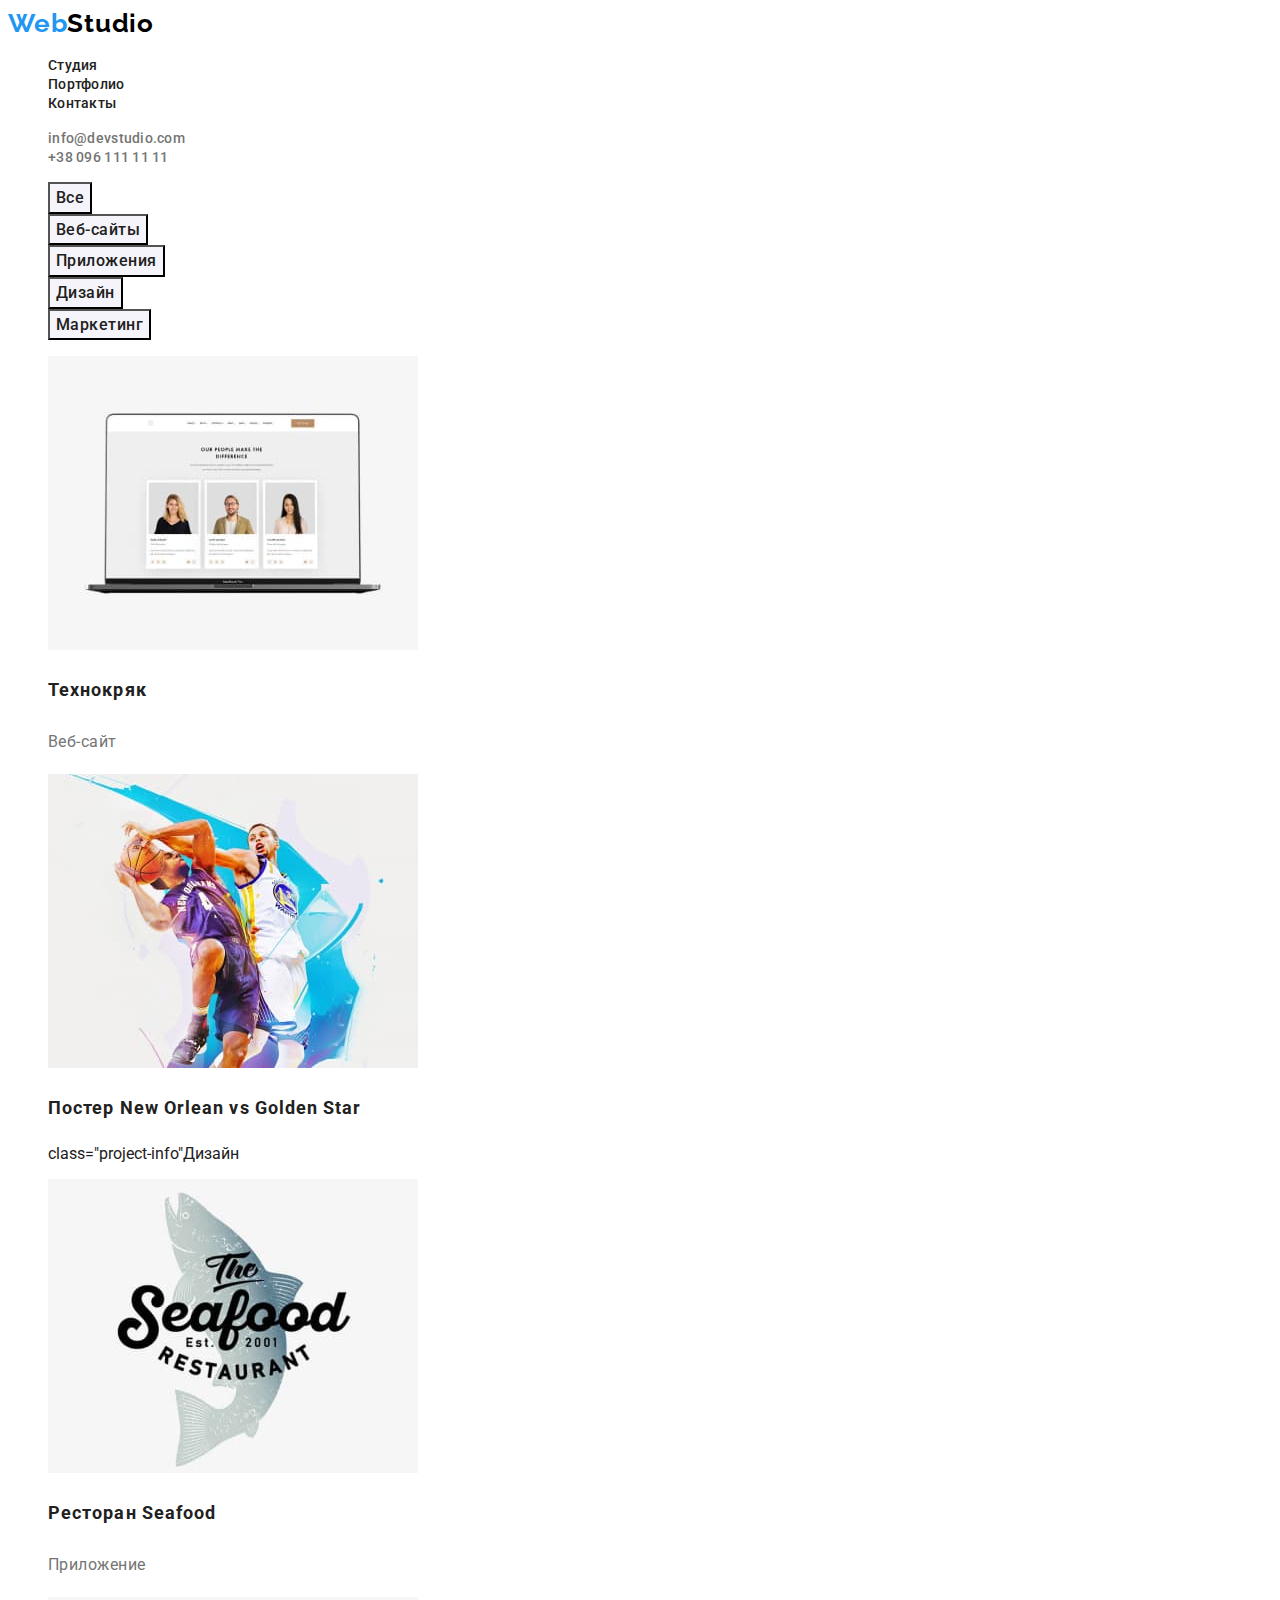
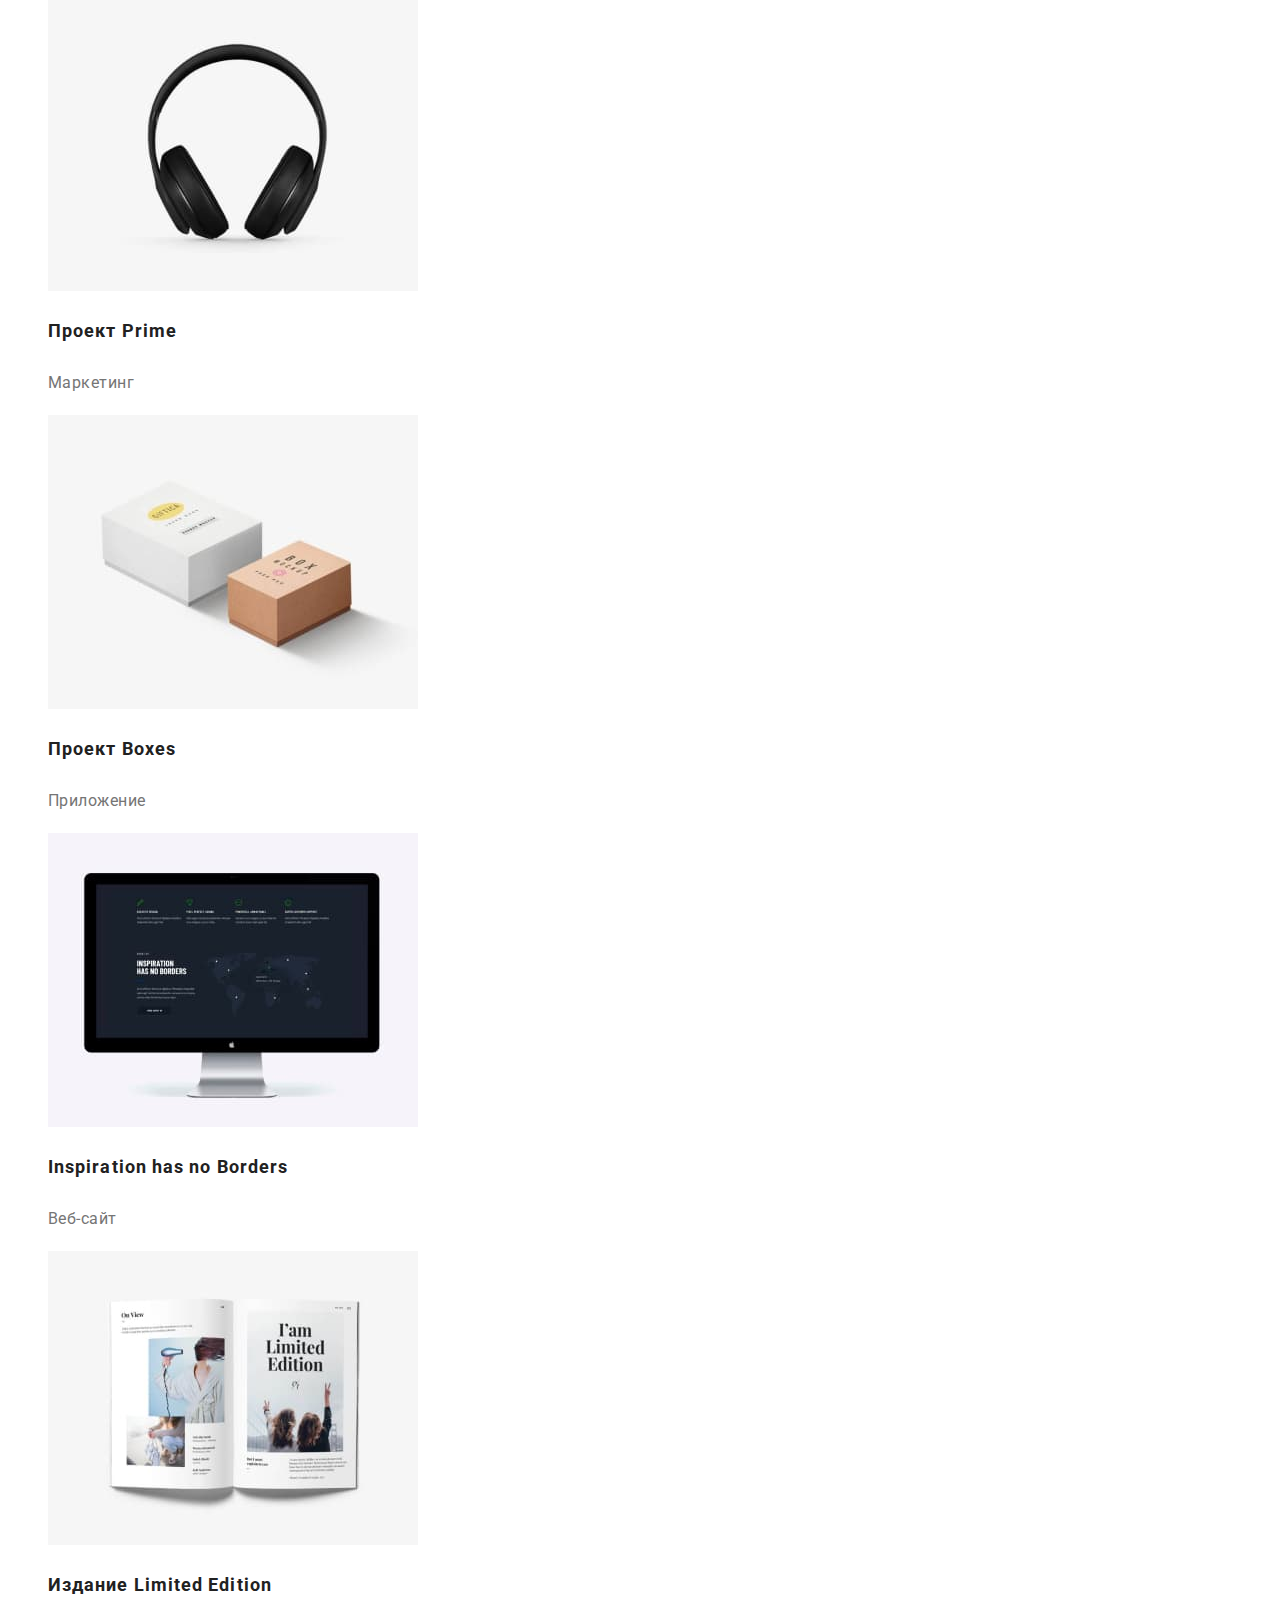
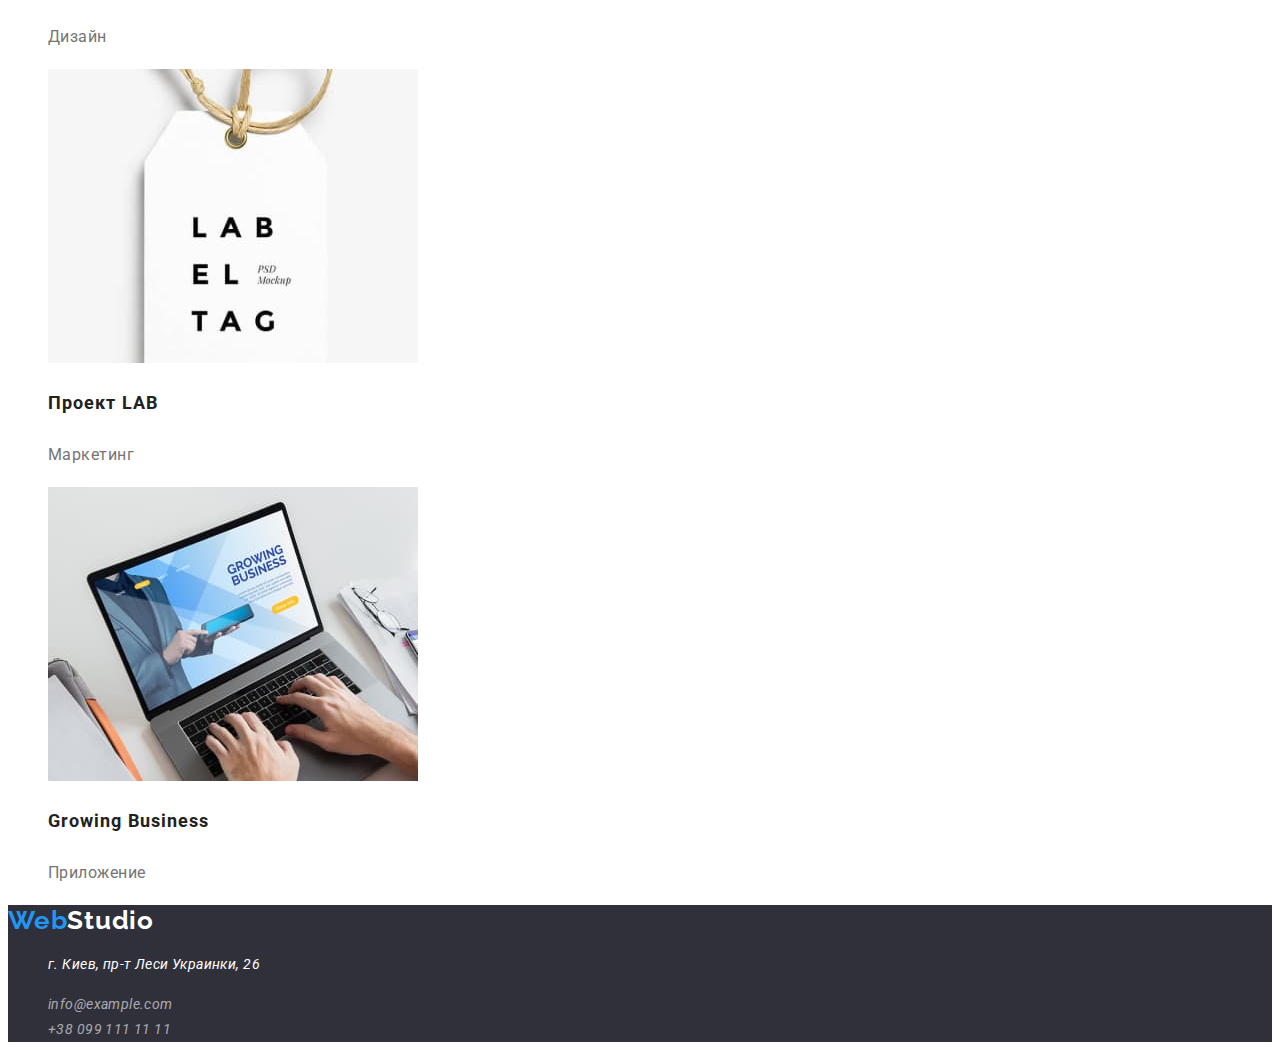
==== portfolio.html @ 82617b92 "Правки" ====
<!DOCTYPE html>
<html lang="en">
<head>
    <meta charset="UTF-8">
    <meta http-equiv="X-UA-Compatible" content="IE=edge">
    <meta name="viewport" content="width=device-width, initial-scale=1.0">
    <title>Document</title>
    <link href="https://fonts.googleapis.com/css2?family=Raleway:wght@700&family=Roboto:wght@400;500;700;900&display=swap"
        rel="stylesheet">
    <link rel="stylesheet" href="./css/style.css">
</head>
<body>

    <!-- Хедер -->
    <header>
        <nav>
            <!-- Лого в хедере -->
            <a class="header-logo link" href="">
                <span class="colorised-text-logo">Web</span>Studio
            </a>
            <!-- Навигация -->
            <ul class="site-nav list">
                <li><a class="site-nav-link link" href="./index.html">Студия</a></li>
                <li><a class="site-nav-link link" href="./portfolio.html">Портфолио</a></li>
                <li><a class="site-nav-link link" href="">Контакты</a></li>
            </ul>
        </nav>
        <!-- Контакты в хедере -->
        <ul class="auth-nav list">
            <li><a class="auth-nav-link link" href="mailto:info@devstudio.com">info@devstudio.com</a></li>
            <li><a class="auth-nav-link link" href="tel:+380961111111">+38 096 111 11 11</a></li>
        </ul>
    </header>

    <main>
        <section>
            <!-- Кнопки фильтра -->
            <ul class="list">
                <li>
                    <button class="filter-button" type="button">Все</button>
                </li>
                <li>
                    <button class="filter-button" type="button">Веб-сайты</button>
                </li>
                <li>
                    <button class="filter-button" type="button">Приложения</button>
                </li>
                <li>
                    <button class="filter-button" type="button">Дизайн</button>
                </li>
                <li>
                    <button class="filter-button" type="button">Маркетинг</button>
                </li>
            </ul>

            <ul class="list">
                <li>
                    <img src="./images/project1.jpg" alt="Элемент портфолио" width="370">
                    <h3 class="project-example">Технокряк</h3>
                    <p class="project-info">Веб-сайт</p>
                </li>
                <li>
                    <img src="./images/project2.jpg" alt="Элемент портфолио" width="370">
                    <h3 class="project-example">Постер New Orlean vs Golden Star</h3>
                    <p> class="project-info"Дизайн</p>
                </li>
                <li>
                    <img src="./images/project3.jpg" alt="Элемент портфолио" width="370">
                    <h3 class="project-example">Ресторан Seafood</h3>
                    <p class="project-info">Приложение</p>
                </li>
                <li>
                    <img src="./images/project4.jpg" alt="Элемент портфолио" width="370">
                    <h3 class="project-example">Проект Prime</h3>
                    <p class="project-info">Маркетинг</p>
                </li>
                <li>
                    <img src="./images/project5.jpg" alt="Элемент портфолио" width="370">
                    <h3 class="project-example">Проект Boxes</h3>
                    <p class="project-info">Приложение</p>
                </li>
                <li>
                    <img src="./images/project6.jpg" alt="Элемент портфолио" width="370">
                    <h3 class="project-example">Inspiration has no Borders</h3>
                    <p class="project-info">Веб-сайт</p>
                </li>
                <li>
                    <img src="./images/project7.jpg" alt="Элемент портфолио" width="370">
                    <h3 class="project-example">Издание Limited Edition</h3>
                    <p class="project-info">Дизайн</p>
                </li>
                <li>
                    <img src="./images/project8.jpg" alt="Элемент портфолио" width="370">
                    <h3 class="project-example">Проект LAB</h3>
                    <p class="project-info">Маркетинг</p>
                </li>
                <li>
                    <img src="./images/project9.jpg" alt="Элемент портфолио" width="370">
                    <h3 class="project-example">Growing Business</h3>
                    <p class="project-info">Приложение</p>
                </li>
            </ul>
        </section>
    </main>

    <!-- Подвал -->
    <footer class="footer">
        <a class="footer-contacts-logo link" href="">
            <span class="colorised-text-logo">Web</span>Studio
        </a>
        <address>
            <ul class="footer-contacts list">
                <li>
                    <p class="footer-contacts-adress">г. Киев, пр-т Леси Украинки, 26</p>
                </li>
                <li>
                    <a class="footer-contacts-link link" href="mailto:info@example.com">info@example.com</a>
                </li>
                <li>
                    <a class="footer-contacts-link link" href="tel:+380991111111">+38 099 111 11 11</a>
                </li>
            </ul>
        </address>
    </footer>
    
</body>
</html>
---- css/style.css ----
:root {
  --primary-text-color: #212121;
  --secondary-text-color: #ffffff;
  --extra-text-color: #757575;
  --button-bg-color: #f5f4fa;
  --focus-color: #2196f3;
  --footer-contacts-color: rgba(255, 255, 255, 0.6);
  --hero-footer-bg-color: #2f303a;
}
/* Общие стили */
body {
  background-color: #fff;
  color: var(--primary-text-color);
  font-family: Roboto, sans-serif;
}
.list {
  list-style: none;
}
.link {
  text-decoration: none;
}
/* Стили заголовков секций */
.section-title {
  font-weight: bold;
  font-size: 36px;
  line-height: 1.2;
  text-align: center;
  letter-spacing: 0.03em;
}
/* Стили хедера */

.site-nav-link {
  font-weight: 500;
  font-size: 14px;
  line-height: 1.2;
  letter-spacing: 0.02em;
  color: var(--primary-text-color);
}
.site-nav-link:focus,
.site-nav-link:hover {
  color: var(--focus-color);
}
.auth-nav-link {
  font-weight: 500;
  font-size: 14px;
  line-height: 1.2;
  letter-spacing: 0.02em;
  color: var(--extra-text-color);
}
.auth-nav-link:focus,
.auth-nav-link:hover {
  color: var(--focus-color);
}
.header-logo {
  font-family: Raleway, sans-serif;
  font-weight: bold;
  font-size: 26px;
  line-height: 1.2;
  letter-spacing: 0.03em;
  color: #000;
}
.colorised-text-logo {
  color: var(--focus-color);
}

/* Стили шапки */
.hero {
  background-color: var(--hero-footer-bg-color);
}

.hero-title {
  font-weight: 900;
  font-size: 44px;
  line-height: 1.4;
  text-align: center;
  letter-spacing: 0.06em;
  text-transform: uppercase;
  color: var(--secondary-text-color);
}
.button-order {
  cursor: pointer;
  font-family: Roboto, sans-serif;
  font-weight: bold;
  font-size: 16px;
  line-height: 2;
  text-align: center;
  letter-spacing: 0.06em;
  color: var(--secondary-text-color);
  background-color: var(--focus-color);
}
.button-order:focus,
.button-order:hover {
  background-color: #188ce8;
}

/* Особенности */

.section-subtitle {
  font-weight: bold;
  font-size: 14px;
  line-height: 1.2;
  letter-spacing: 0.03em;
  text-transform: uppercase;
}
.feture {
  font-weight: normal;
  font-size: 14px;
  line-height: 1.8;
  letter-spacing: 0.03em;
  color: var(--extra-text-color);
}

/* Наша команда */
.section-team {
  background-color: var(--button-bg-color);
}
.person-name {
  font-weight: 500;
  font-size: 16px;
  line-height: 1.2;
  text-align: center;
  letter-spacing: 0.03em;
}
.person-profession {
  font-weight: normal;
  font-size: 16px;
  line-height: 1.2;
  text-align: center;
  letter-spacing: 0.03em;
  color: var(--extra-text-color);
}
/* Стили портфолио */
/* Кнопки фильтра */
.filter-button {
  cursor: pointer;
  font-family: Roboto, sans-serif;
  font-weight: 500;
  font-size: 16px;
  line-height: 1.6;
  text-align: center;
  letter-spacing: 0.03em;
  color: var(--primary-text-color);
  background-color: var(--button-bg-color);
}
.filter-button:focus,
.filter-button:hover {
  color: var(--secondary-text-color);
  background-color: var(--focus-color);
}

/* Примері работ */
.project-example {
  font-weight: bold;
  font-size: 18px;
  line-height: 2;
  letter-spacing: 0.06em;
}
.project-info {
  font-weight: normal;
  font-size: 16px;
  line-height: 2;
  letter-spacing: 0.03em;
  color: var(--extra-text-color);
}

/* Стили футтера */
.footer {
  background-color: var(--hero-footer-bg-color);
}
.footer-contacts-logo {
  font-family: Raleway, sans-serif;
  font-weight: bold;
  font-size: 26px;
  line-height: 1.2;
  letter-spacing: 0.03em;
  color: var(--secondary-text-color);
}
.footer-contacts-adress {
  font-weight: normal;
  font-size: 14px;
  line-height: 1.8;
  letter-spacing: 0.03em;
  color: var(--secondary-text-color);
}
.footer-contacts-link {
  font-family: Roboto, sans-serif;
  font-weight: normal;
  font-size: 14px;
  line-height: 1.8;
  letter-spacing: 0.03em;
  color: var(--footer-contacts-color);
}
.footer-contacts-link:focus,
.footer-contacts-link:hover {
  color: var(--focus-color);
}
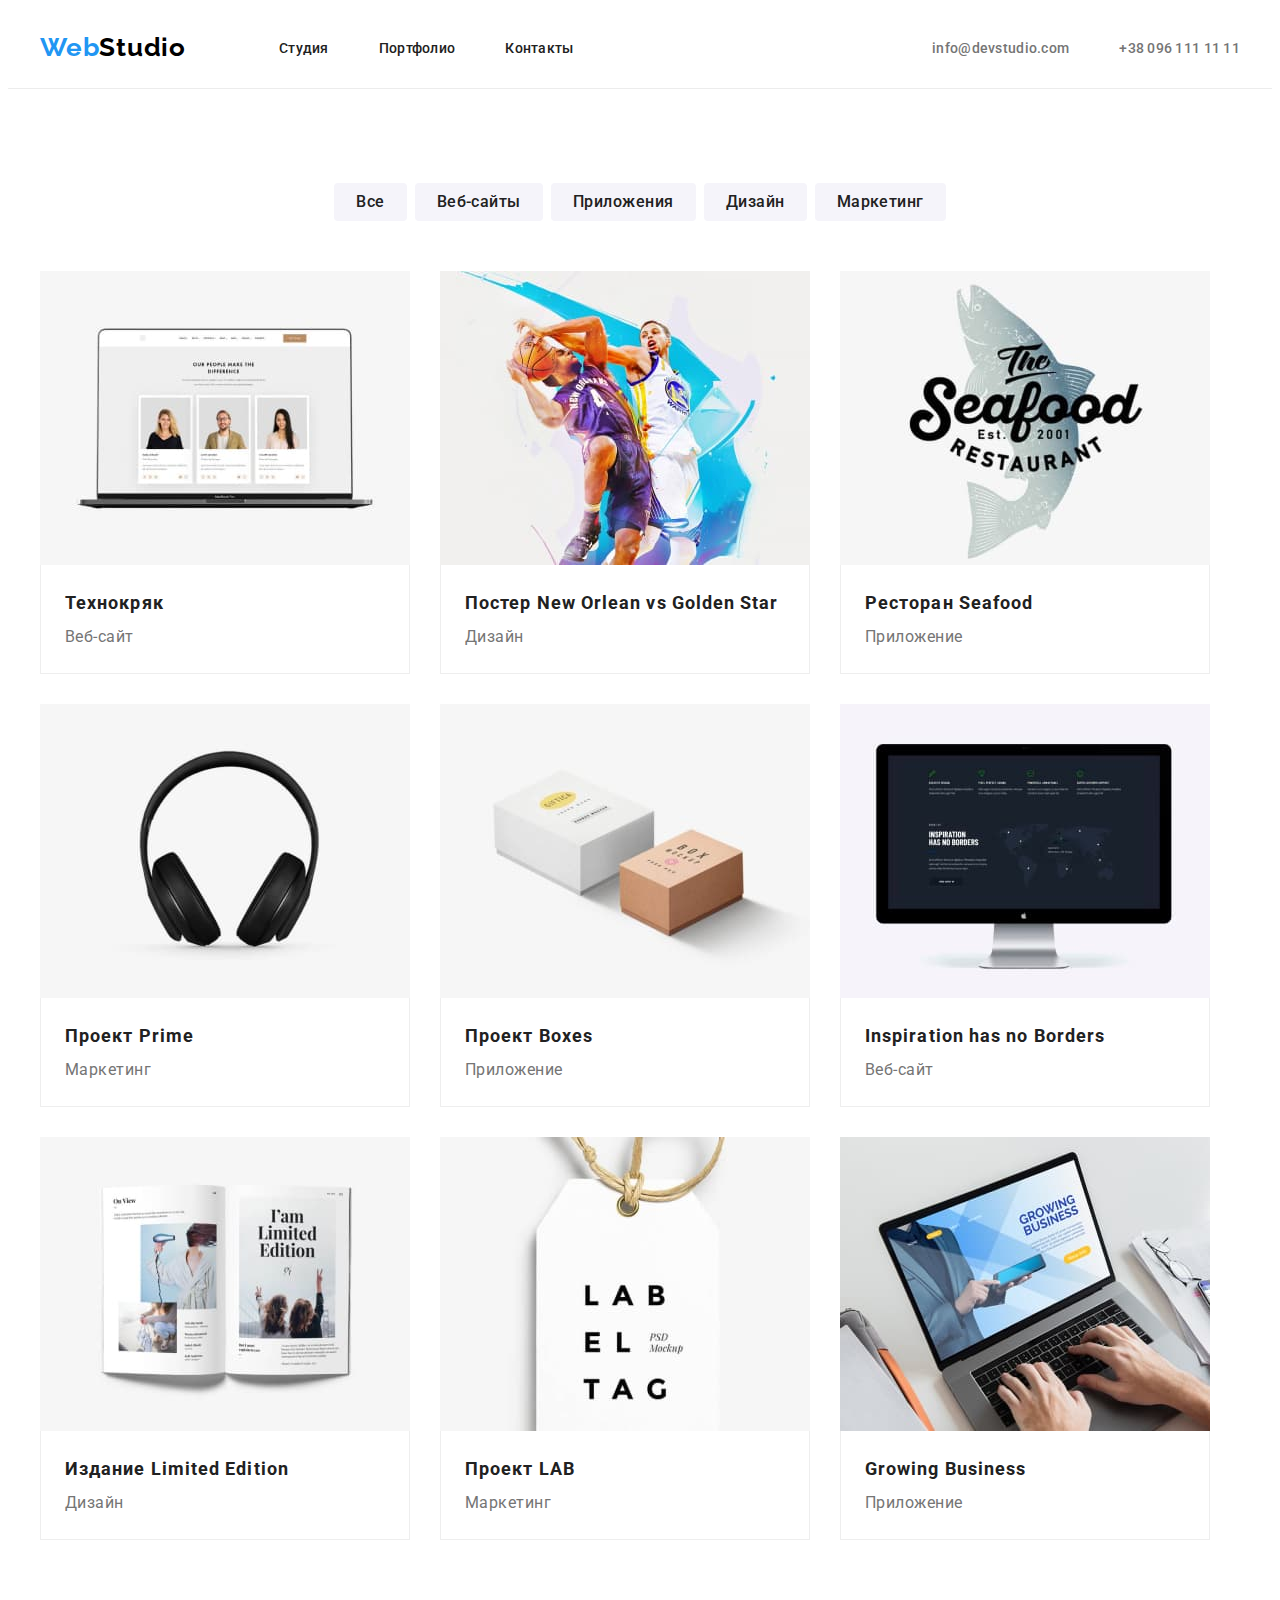
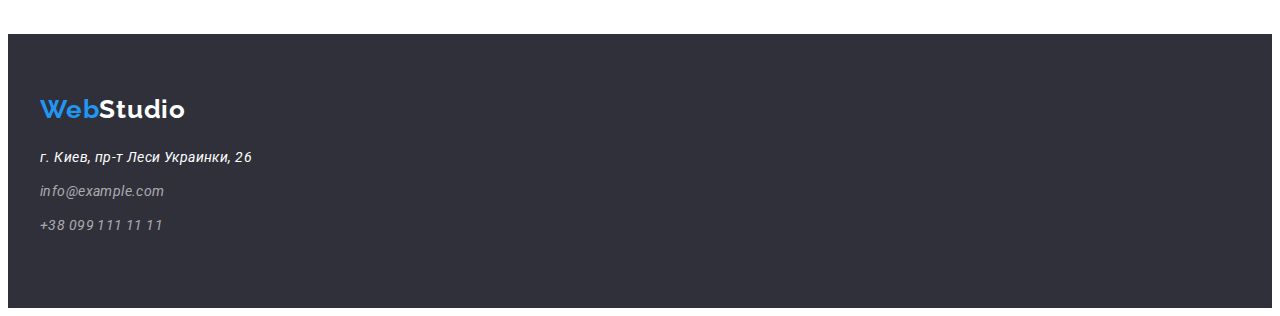
==== commit 32775a05: "1" ====
--- a/portfolio.html
+++ b/portfolio.html
@@ -7,120 +7,149 @@
     <title>Document</title>
     <link href="https://fonts.googleapis.com/css2?family=Raleway:wght@700&family=Roboto:wght@400;500;700;900&display=swap"
         rel="stylesheet">
+    <link rel="stylesheet" href="https://cdnjs.cloudflare.com/ajax/libs/modern-normalize/1.1.0/modern-normalize.min.css"
+        integrity="sha512-wpPYUAdjBVSE4KJnH1VR1HeZfpl1ub8YT/NKx4PuQ5NmX2tKuGu6U/JRp5y+Y8XG2tV+wKQpNHVUX03MfMFn9Q=="
+        crossorigin="anonymous" referrerpolicy="no-referrer" />
     <link rel="stylesheet" href="./css/style.css">
 </head>
 <body>
 
     <!-- Хедер -->
     <header>
-        <nav>
-            <!-- Лого в хедере -->
-            <a class="header-logo link" href="">
-                <span class="colorised-text-logo">Web</span>Studio
-            </a>
-            <!-- Навигация -->
-            <ul class="site-nav list">
-                <li><a class="site-nav-link link" href="./index.html">Студия</a></li>
-                <li><a class="site-nav-link link" href="./portfolio.html">Портфолио</a></li>
-                <li><a class="site-nav-link link" href="">Контакты</a></li>
+        <div class="header container">
+            <nav class="nav">
+                <!-- Лого в хедере -->
+                <a class="header-logo link" href="">
+                    <span class="colorised-text-logo">Web</span>Studio
+                </a>
+                <!-- Навигация -->
+                <ul class="site-nav list">
+                    <li class="site-nav-list-item"><a class="site-nav-link link" href="./index.html">Студия</a></li>
+                    <li class="site-nav-list-item"><a class="site-nav-link link" href="./portfolio.html">Портфолио</a></li>
+                    <li class="site-nav-list-item"><a class="site-nav-link link" href="">Контакты</a></li>
+                </ul>
+            </nav>
+            <!-- Контакты в хедере -->
+            <ul class="auth-nav list">
+                <li class="auth-nav-list-item"><a class="auth-nav-link link"
+                        href="mailto:info@devstudio.com">info@devstudio.com</a></li>
+                <li class="auth-nav-list-item"><a class="auth-nav-link link" href="tel:+380961111111">+38 096 111 11 11</a>
+                </li>
             </ul>
-        </nav>
-        <!-- Контакты в хедере -->
-        <ul class="auth-nav list">
-            <li><a class="auth-nav-link link" href="mailto:info@devstudio.com">info@devstudio.com</a></li>
-            <li><a class="auth-nav-link link" href="tel:+380961111111">+38 096 111 11 11</a></li>
-        </ul>
+        </div>
     </header>
 
     <main>
-        <section>
-            <!-- Кнопки фильтра -->
-            <ul class="list">
-                <li>
-                    <button class="filter-button" type="button">Все</button>
-                </li>
-                <li>
-                    <button class="filter-button" type="button">Веб-сайты</button>
-                </li>
-                <li>
-                    <button class="filter-button" type="button">Приложения</button>
-                </li>
-                <li>
-                    <button class="filter-button" type="button">Дизайн</button>
-                </li>
-                <li>
-                    <button class="filter-button" type="button">Маркетинг</button>
-                </li>
-            </ul>
-
-            <ul class="list">
-                <li>
-                    <img src="./images/project1.jpg" alt="Элемент портфолио" width="370">
-                    <h3 class="project-example">Технокряк</h3>
-                    <p class="project-info">Веб-сайт</p>
-                </li>
-                <li>
-                    <img src="./images/project2.jpg" alt="Элемент портфолио" width="370">
-                    <h3 class="project-example">Постер New Orlean vs Golden Star</h3>
-                    <p> class="project-info"Дизайн</p>
-                </li>
-                <li>
-                    <img src="./images/project3.jpg" alt="Элемент портфолио" width="370">
-                    <h3 class="project-example">Ресторан Seafood</h3>
-                    <p class="project-info">Приложение</p>
-                </li>
-                <li>
-                    <img src="./images/project4.jpg" alt="Элемент портфолио" width="370">
-                    <h3 class="project-example">Проект Prime</h3>
-                    <p class="project-info">Маркетинг</p>
-                </li>
-                <li>
-                    <img src="./images/project5.jpg" alt="Элемент портфолио" width="370">
-                    <h3 class="project-example">Проект Boxes</h3>
-                    <p class="project-info">Приложение</p>
-                </li>
-                <li>
-                    <img src="./images/project6.jpg" alt="Элемент портфолио" width="370">
-                    <h3 class="project-example">Inspiration has no Borders</h3>
-                    <p class="project-info">Веб-сайт</p>
-                </li>
-                <li>
-                    <img src="./images/project7.jpg" alt="Элемент портфолио" width="370">
-                    <h3 class="project-example">Издание Limited Edition</h3>
-                    <p class="project-info">Дизайн</p>
-                </li>
-                <li>
-                    <img src="./images/project8.jpg" alt="Элемент портфолио" width="370">
-                    <h3 class="project-example">Проект LAB</h3>
-                    <p class="project-info">Маркетинг</p>
-                </li>
-                <li>
-                    <img src="./images/project9.jpg" alt="Элемент портфолио" width="370">
-                    <h3 class="project-example">Growing Business</h3>
-                    <p class="project-info">Приложение</p>
-                </li>
-            </ul>
+        <section class="section">
+            <div class="container-portfolio container">
+                <!-- Кнопки фильтра -->
+                <ul class="filter-list list">
+                    <li class="filter-list-item">
+                        <button class="filter-button" type="button">Все</button>
+                    </li>
+                    <li class="filter-list-item">
+                        <button class="filter-button" type="button">Веб-сайты</button>
+                    </li>
+                    <li class="filter-list-item">
+                        <button class="filter-button" type="button">Приложения</button>
+                    </li>
+                    <li class="filter-list-item">
+                        <button class="filter-button" type="button">Дизайн</button>
+                    </li>
+                    <li class="filter-list-item">
+                        <button class="filter-button" type="button">Маркетинг</button>
+                    </li>
+                </ul>
+                
+                <ul class="example-list list">
+                    <li class="example-list-item">
+                        <img src="./images/project1.jpg" alt="Элемент портфолио" width="370">
+                        <div class="example">
+                            <h3 class="project-example">Технокряк</h3>
+                            <p class="project-info">Веб-сайт</p>
+                        </div>
+                    </li>
+                    <li class="example-list-item">
+                        <img src="./images/project2.jpg" alt="Элемент портфолио" width="370">
+                        <div class="example">
+                            <h3 class="project-example">Постер New Orlean vs Golden Star</h3>
+                            <p class="project-info">Дизайн</p>
+                        </div>
+                    </li>
+                    <li class="example-list-item">
+                        <img src="./images/project3.jpg" alt="Элемент портфолио" width="370">
+                        <div class="example">
+                            <h3 class="project-example">Ресторан Seafood</h3>
+                            <p class="project-info">Приложение</p>
+                        </div>
+                    </li>
+                    <li class="example-list-item">
+                        <img src="./images/project4.jpg" alt="Элемент портфолио" width="370">
+                        <div class="example">
+                            <h3 class="project-example">Проект Prime</h3>
+                            <p class="project-info">Маркетинг</p>
+                        </div>
+                    </li>
+                    <li class="example-list-item">
+                        <img src="./images/project5.jpg" alt="Элемент портфолио" width="370">
+                        <div class="example">
+                            <h3 class="project-example">Проект Boxes</h3>
+                            <p class="project-info">Приложение</p>
+                        </div>
+                    </li>
+                    <li class="example-list-item">
+                        <img src="./images/project6.jpg" alt="Элемент портфолио" width="370">
+                        <div class="example">
+                            <h3 class="project-example">Inspiration has no Borders</h3>
+                            <p class="project-info">Веб-сайт</p>
+                        </div>
+                    </li>
+                    <li class="example-list-item">
+                        <img src="./images/project7.jpg" alt="Элемент портфолио" width="370">
+                        <div class="example">
+                            <h3 class="project-example">Издание Limited Edition</h3>
+                            <p class="project-info">Дизайн</p>
+                        </div>
+                    </li>
+                    <li class="example-list-item">
+                        <img src="./images/project8.jpg" alt="Элемент портфолио" width="370">
+                        <div class="example">
+                            <h3 class="project-example">Проект LAB</h3>
+                            <p class="project-info">Маркетинг</p>
+                        </div>
+                    </li>
+                    <li class="example-list-item">
+                        <img src="./images/project9.jpg" alt="Элемент портфолио" width="370">
+                        <div class="example">
+                            <h3 class="project-example">Growing Business</h3>
+                            <p class="project-info">Приложение</p>
+                        </div>
+                    </li>
+                </ul>
+            </div>
         </section>
     </main>
 
     <!-- Подвал -->
     <footer class="footer">
-        <a class="footer-contacts-logo link" href="">
-            <span class="colorised-text-logo">Web</span>Studio
-        </a>
-        <address>
-            <ul class="footer-contacts list">
-                <li>
-                    <p class="footer-contacts-adress">г. Киев, пр-т Леси Украинки, 26</p>
-                </li>
-                <li>
-                    <a class="footer-contacts-link link" href="mailto:info@example.com">info@example.com</a>
-                </li>
-                <li>
-                    <a class="footer-contacts-link link" href="tel:+380991111111">+38 099 111 11 11</a>
-                </li>
-            </ul>
-        </address>
+        <div class="footer-container container">
+            <a class="footer-contacts-logo link" href="">
+                <span class="colorised-text-logo">Web</span>Studio
+            </a>
+            <address>
+                <ul class="footer-contacts list">
+                    <li class="footer-contacts-list-item">
+                        <p class="footer-contacts-adress">г. Киев, пр-т Леси Украинки, 26</p>
+                    </li>
+                    <li class="footer-contacts-list-item">
+                        <a class="footer-contacts-link link" href="mailto:info@example.com">info@example.com</a>
+                    </li>
+                    <li class="footer-contacts-list-item">
+                        <a class="footer-contacts-link link" href="tel:+380991111111">+38 099 111 11 11</a>
+                    </li>
+                </ul>
+            </address>
+        </div>
     </footer>
     
 </body>
--- a/css/style.css
+++ b/css/style.css
@@ -13,14 +13,40 @@
   color: var(--primary-text-color);
   font-family: Roboto, sans-serif;
 }
+h1,
+h2,
+h3,
+p {
+  margin: 0px;
+}
+button {
+  padding: 0px;
+}
+img {
+  max-width: 100%;
+  display: block;
+}
+.section {
+  padding: 94px 0px;
+}
+.container {
+  max-width: 1200px;
+  padding-left: 15px;
+  padding-right: 15px;
+  margin-left: auto;
+  margin-right: auto;
+}
 .list {
   list-style: none;
+  padding: 0px;
+  margin: 0px;
 }
 .link {
   text-decoration: none;
 }
 /* Стили заголовков секций */
 .section-title {
+  margin-bottom: 50px;
   font-weight: bold;
   font-size: 36px;
   line-height: 1.2;
@@ -28,18 +54,50 @@
   letter-spacing: 0.03em;
 }
 /* Стили хедера */
-
+header {
+  border-bottom: 1px solid #ececec;
+}
+.header {
+  display: flex;
+  justify-content: space-between;
+  align-items: center;
+  padding-top: 24px;
+  padding-bottom: 25px;
+}
+.nav {
+  display: flex;
+  align-items: center;
+}
+.site-nav {
+  display: flex;
+  margin-left: 93px;
+}
 .site-nav-link {
   font-weight: 500;
   font-size: 14px;
   line-height: 1.2;
   letter-spacing: 0.02em;
   color: var(--primary-text-color);
+}
+.site-nav-list-item {
+  margin-right: 50px;
+}
+.site-nav-list-item:last-child {
+  margin-right: 0px;
 }
 .site-nav-link:focus,
 .site-nav-link:hover {
   color: var(--focus-color);
 }
+.auth-nav {
+  display: flex;
+}
+.auth-nav-list-item {
+  margin-right: 50px;
+}
+.auth-nav-list-item:last-child {
+  margin-right: 0px;
+}
 .auth-nav-link {
   font-weight: 500;
   font-size: 14px;
@@ -67,7 +125,9 @@
 .hero {
   background-color: var(--hero-footer-bg-color);
 }
-
+.hero-container {
+  text-align: center;
+}
 .hero-title {
   font-weight: 900;
   font-size: 44px;
@@ -94,8 +154,17 @@
 }
 
 /* Особенности */
-
+.fetures-list {
+  display: flex;
+}
+.feture-list-item {
+  margin-right: 30px;
+}
+.feture-list-item:last-child {
+  margin-right: 0px;
+}
 .section-subtitle {
+  margin-bottom: 10px;
   font-weight: bold;
   font-size: 14px;
   line-height: 1.2;
@@ -109,12 +178,41 @@
   letter-spacing: 0.03em;
   color: var(--extra-text-color);
 }
+/* Чем мы занимаемся */
+
+.occupation-list {
+  display: flex;
+}
+.occupation-list-item {
+  margin-right: 30px;
+}
+.occupation-list-item:last-child {
+  margin-right: 0px;
+}
 
 /* Наша команда */
+
 .section-team {
   background-color: var(--button-bg-color);
 }
+.section-team-list {
+  display: flex;
+}
+.section-team-list-item {
+  margin-right: 30px;
+}
+.section-team-list-item:last-child {
+  margin-right: 0px;
+}
+.wrapper {
+  box-shadow: 0px 1px 3px rgba(0, 0, 0, 0.12), 0px 1px 1px rgba(0, 0, 0, 0.14),
+    0px 2px 1px rgba(0, 0, 0, 0.2);
+  border-radius: 0px 0px 4px 4px;
+  background-color: var(--secondary-text-color);
+  padding: 30px 0px;
+}
 .person-name {
+  margin-bottom: 10px;
   font-weight: 500;
   font-size: 16px;
   line-height: 1.2;
@@ -131,7 +229,21 @@
 }
 /* Стили портфолио */
 /* Кнопки фильтра */
+.filter-list {
+  display: flex;
+  justify-content: center;
+  margin-bottom: 50px;
+}
+.filter-list-item {
+  margin-right: 8px;
+}
+.filter-list-item:last-child {
+  margin-right: 0px;
+}
 .filter-button {
+  padding: 6px 22px;
+  border: 0px;
+  border-radius: 4px;
   cursor: pointer;
   font-family: Roboto, sans-serif;
   font-weight: 500;
@@ -146,9 +258,31 @@
 .filter-button:hover {
   color: var(--secondary-text-color);
   background-color: var(--focus-color);
-}
-
-/* Примері работ */
+  box-shadow: 0px 3px 1px rgba(0, 0, 0, 0.1), 0px 1px 2px rgba(0, 0, 0, 0.08),
+    0px 2px 2px rgba(0, 0, 0, 0.12);
+}
+
+/* Примеры работ */
+.example-list {
+  display: flex;
+  flex-wrap: wrap;
+}
+.example-list-item {
+  margin-right: 30px;
+  margin-bottom: 30px;
+}
+.example-list-item:nth-child(3n) {
+  margin-right: 0px;
+}
+.example-list-item:nth-last-child(-n + 3) {
+  margin-bottom: 0px;
+}
+.example {
+  padding: 20px 24px;
+  border-right: 1px solid #eeeeee;
+  border-bottom: 1px solid #eeeeee;
+  border-left: 1px solid #eeeeee;
+}
 .project-example {
   font-weight: bold;
   font-size: 18px;
@@ -167,6 +301,11 @@
 .footer {
   background-color: var(--hero-footer-bg-color);
 }
+.footer-container {
+  padding: 60px 0px;
+  margin-left: auto;
+  margin-right: auto;
+}
 .footer-contacts-logo {
   font-family: Raleway, sans-serif;
   font-weight: bold;
@@ -174,6 +313,12 @@
   line-height: 1.2;
   letter-spacing: 0.03em;
   color: var(--secondary-text-color);
+}
+.footer-contacts {
+  margin-top: 20px;
+}
+.footer-contacts-list-item {
+  margin-bottom: 9px;
 }
 .footer-contacts-adress {
   font-weight: normal;
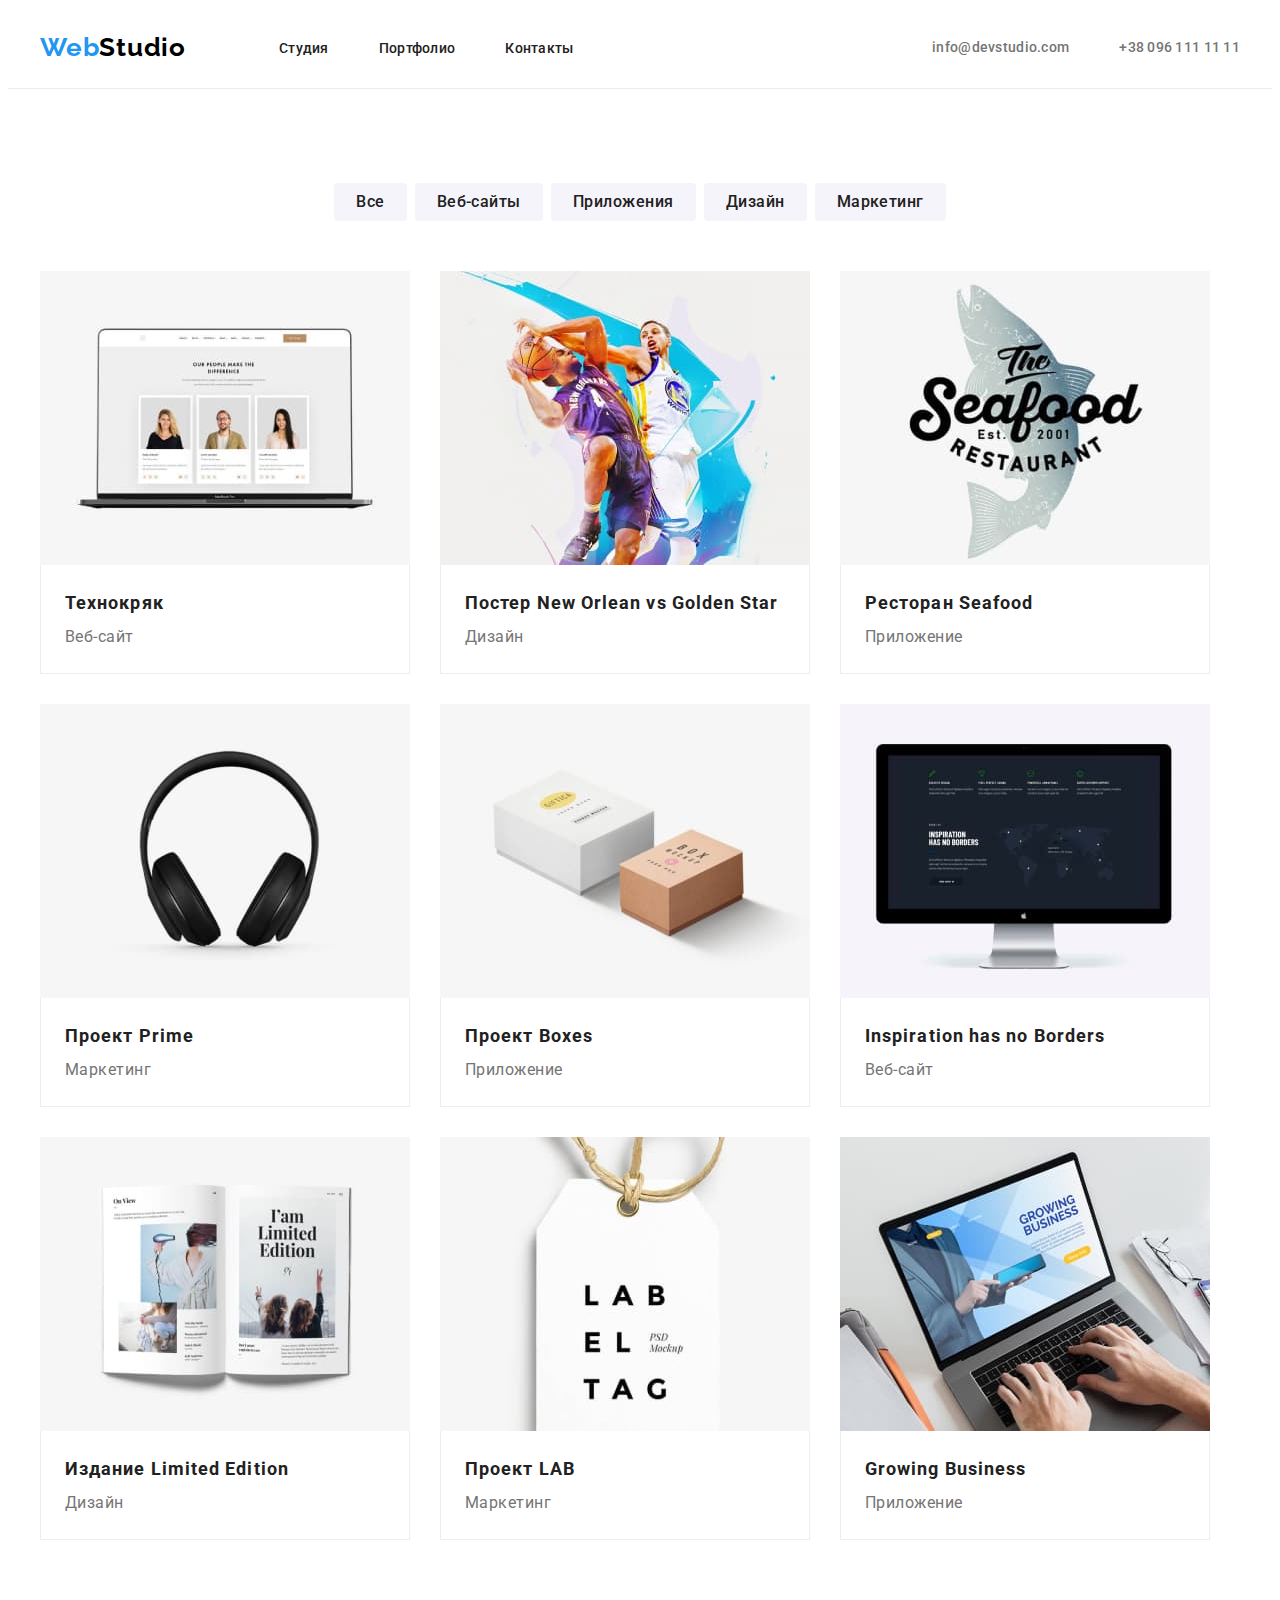
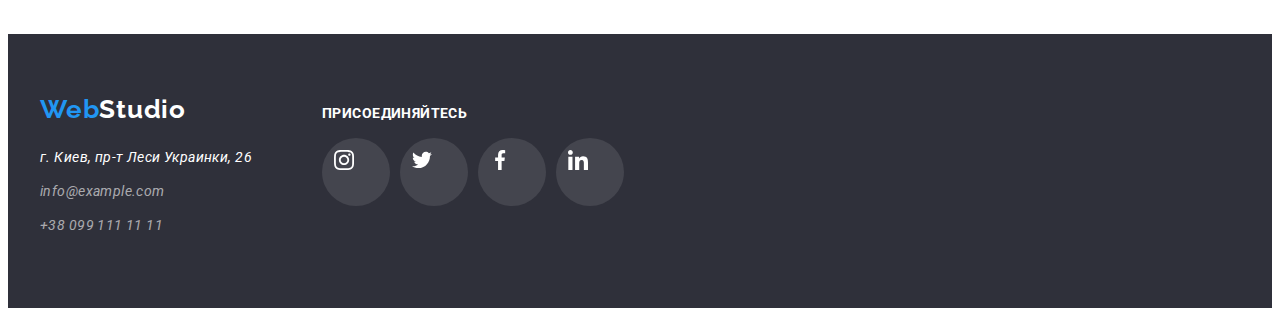
==== commit f336b298: "Дз4" ====
--- a/portfolio.html
+++ b/portfolio.html
@@ -63,67 +63,85 @@
                 
                 <ul class="example-list list">
                     <li class="example-list-item">
-                        <img src="./images/project1.jpg" alt="Элемент портфолио" width="370">
-                        <div class="example">
-                            <h3 class="project-example">Технокряк</h3>
-                            <p class="project-info">Веб-сайт</p>
-                        </div>
-                    </li>
-                    <li class="example-list-item">
-                        <img src="./images/project2.jpg" alt="Элемент портфолио" width="370">
-                        <div class="example">
-                            <h3 class="project-example">Постер New Orlean vs Golden Star</h3>
-                            <p class="project-info">Дизайн</p>
-                        </div>
-                    </li>
-                    <li class="example-list-item">
-                        <img src="./images/project3.jpg" alt="Элемент портфолио" width="370">
-                        <div class="example">
-                            <h3 class="project-example">Ресторан Seafood</h3>
-                            <p class="project-info">Приложение</p>
-                        </div>
-                    </li>
-                    <li class="example-list-item">
-                        <img src="./images/project4.jpg" alt="Элемент портфолио" width="370">
-                        <div class="example">
-                            <h3 class="project-example">Проект Prime</h3>
-                            <p class="project-info">Маркетинг</p>
-                        </div>
-                    </li>
-                    <li class="example-list-item">
-                        <img src="./images/project5.jpg" alt="Элемент портфолио" width="370">
-                        <div class="example">
-                            <h3 class="project-example">Проект Boxes</h3>
-                            <p class="project-info">Приложение</p>
-                        </div>
-                    </li>
-                    <li class="example-list-item">
-                        <img src="./images/project6.jpg" alt="Элемент портфолио" width="370">
-                        <div class="example">
-                            <h3 class="project-example">Inspiration has no Borders</h3>
-                            <p class="project-info">Веб-сайт</p>
-                        </div>
-                    </li>
-                    <li class="example-list-item">
-                        <img src="./images/project7.jpg" alt="Элемент портфолио" width="370">
-                        <div class="example">
-                            <h3 class="project-example">Издание Limited Edition</h3>
-                            <p class="project-info">Дизайн</p>
-                        </div>
-                    </li>
-                    <li class="example-list-item">
-                        <img src="./images/project8.jpg" alt="Элемент портфолио" width="370">
-                        <div class="example">
-                            <h3 class="project-example">Проект LAB</h3>
-                            <p class="project-info">Маркетинг</p>
-                        </div>
-                    </li>
-                    <li class="example-list-item">
-                        <img src="./images/project9.jpg" alt="Элемент портфолио" width="370">
-                        <div class="example">
-                            <h3 class="project-example">Growing Business</h3>
-                            <p class="project-info">Приложение</p>
-                        </div>
+                        <a class="link" href="" class="example-link">
+                            <img src="./images/project1.jpg" alt="Элемент портфолио" width="370">
+                            <div class="example">
+                                <h3 class="project-example">Технокряк</h3>
+                                <p class="project-info">Веб-сайт</p>
+                            </div>
+                        </a>
+                    </li>
+                    <li class="example-list-item">
+                        <a href="" class="link">
+                            <img src="./images/project2.jpg" alt="Элемент портфолио" width="370">
+                            <div class="example">
+                                <h3 class="project-example">Постер New Orlean vs Golden Star</h3>
+                                <p class="project-info">Дизайн</p>
+                            </div>
+                        </a>
+                    </li>
+                    <li class="example-list-item">
+                        <a href="" class="link">
+                            <img src="./images/project3.jpg" alt="Элемент портфолио" width="370">
+                            <div class="example">
+                                <h3 class="project-example">Ресторан Seafood</h3>
+                                <p class="project-info">Приложение</p>
+                            </div>
+                        </a>
+                    </li>
+                    <li class="example-list-item">
+                        <a href="" class="link">
+                            <img src="./images/project4.jpg" alt="Элемент портфолио" width="370">
+                            <div class="example">
+                                <h3 class="project-example">Проект Prime</h3>
+                                <p class="project-info">Маркетинг</p>
+                            </div>
+                        </a>
+                    </li>
+                    <li class="example-list-item">
+                        <a href="" class="link">
+                            <img src="./images/project5.jpg" alt="Элемент портфолио" width="370">
+                            <div class="example">
+                                <h3 class="project-example">Проект Boxes</h3>
+                                <p class="project-info">Приложение</p>
+                            </div>
+                        </a>
+                    </li>
+                    <li class="example-list-item">
+                        <a href="" class="link">
+                            <img src="./images/project6.jpg" alt="Элемент портфолио" width="370">
+                            <div class="example">
+                                <h3 class="project-example">Inspiration has no Borders</h3>
+                                <p class="project-info">Веб-сайт</p>
+                            </div>
+                        </a>
+                    </li>
+                    <li class="example-list-item">
+                        <a href="" class="link">
+                            <img src="./images/project7.jpg" alt="Элемент портфолио" width="370">
+                            <div class="example">
+                                <h3 class="project-example">Издание Limited Edition</h3>
+                                <p class="project-info">Дизайн</p>
+                            </div>
+                        </a>
+                    </li>
+                    <li class="example-list-item">
+                        <a href="" class="link">
+                            <img src="./images/project8.jpg" alt="Элемент портфолио" width="370">
+                            <div class="example">
+                                <h3 class="project-example">Проект LAB</h3>
+                                <p class="project-info">Маркетинг</p>
+                            </div>
+                        </a>
+                    </li>
+                    <li class="example-list-item">
+                        <a href="" class="link">
+                            <img src="./images/project9.jpg" alt="Элемент портфолио" width="370">
+                            <div class="example">
+                                <h3 class="project-example">Growing Business</h3>
+                                <p class="project-info">Приложение</p>
+                            </div>
+                        </a>
                     </li>
                 </ul>
             </div>
@@ -133,23 +151,52 @@
     <!-- Подвал -->
     <footer class="footer">
         <div class="footer-container container">
-            <a class="footer-contacts-logo link" href="">
-                <span class="colorised-text-logo">Web</span>Studio
-            </a>
-            <address>
-                <ul class="footer-contacts list">
-                    <li class="footer-contacts-list-item">
-                        <p class="footer-contacts-adress">г. Киев, пр-т Леси Украинки, 26</p>
-                    </li>
-                    <li class="footer-contacts-list-item">
-                        <a class="footer-contacts-link link" href="mailto:info@example.com">info@example.com</a>
-                    </li>
-                    <li class="footer-contacts-list-item">
-                        <a class="footer-contacts-link link" href="tel:+380991111111">+38 099 111 11 11</a>
-                    </li>
-                </ul>
-            </address>
+            <div class="footer-adress-wrapper">
+                <a class="footer-contacts-logo link" href="">
+                    <span class="colorised-text-logo">Web</span>Studio
+                </a>
+                <address>
+                    <ul class="footer-contacts list">
+                        <li class="footer-contacts-list-item">
+                            <p class="footer-contacts-adress">г. Киев, пр-т Леси Украинки, 26</p>
+                        </li>
+                        <li class="footer-contacts-list-item">
+                            <a class="footer-contacts-link link" href="mailto:info@example.com">info@example.com</a>
+                        </li>
+                        <li class="footer-contacts-list-item">
+                            <a class="footer-contacts-link link" href="tel:+380991111111">+38 099 111 11 11</a>
+                        </li>
+                    </ul>
+                </address>
+            </div>
+            <!-- Соц сети в футере -->
+            <div class="footer-socials">
+                <h2>присоединяйтесь</h2>
+                <ul class="socials list">
+                    <li><a class="socials-link" href="">
+                            <svg aria-label="инстаграм" width="20px" height="20px">
+                                <use href="./images/symbol-defs.svg#icon-instagram-2"></use>
+                            </svg>
+                        </a></li>
+                    <li><a class="socials-link" href="">
+                            <svg aria-label="твиттер" width="20px" height="20px">
+                                <use href="./images/symbol-defs.svg#icon-twitter-1"></use>
+                            </svg>
+                        </a></li>
+                    <li><a class="socials-link" href="">
+                            <svg aria-label="фейсбук" width="20px" height="20px">
+                                <use href="./images/symbol-defs.svg#icon-facebook-1"></use>
+                            </svg>
+                        </a></li>
+                    <li><a class="socials-link" href="">
+                            <svg aria-label="линкедын" width="20px" height="20px">
+                                <use href="./images/symbol-defs.svg#icon-linkedin-1"></use>
+                            </svg>
+                        </a></li>
+                </ul>
+            </div>
         </div>
+    
     </footer>
     
 </body>
--- a/css/style.css
+++ b/css/style.css
@@ -98,12 +98,22 @@
 .auth-nav-list-item:last-child {
   margin-right: 0px;
 }
+.auth-nav-list-item svg {
+  margin-right: 10px;
+  fill: var(--extra-text-color);
+}
 .auth-nav-link {
+  display: flex;
+  align-items: center;
   font-weight: 500;
   font-size: 14px;
   line-height: 1.2;
   letter-spacing: 0.02em;
   color: var(--extra-text-color);
+}
+.auth-nav-link:focus svg,
+.auth-nav-link:hover svg {
+  fill: var(--focus-color);
 }
 .auth-nav-link:focus,
 .auth-nav-link:hover {
@@ -123,12 +133,21 @@
 
 /* Стили шапки */
 .hero {
+  background-image: linear-gradient(to right, rgba(47, 48, 58, 0.4), rgba(47, 48, 58, 0.4)),
+    url(../images/herobg.jpg);
   background-color: var(--hero-footer-bg-color);
+  padding: 200px 0px;
+  max-width: 1600px;
+  height: 600px;
+  text-align: center;
+  margin-left: auto;
+  margin-right: auto;
 }
 .hero-container {
   text-align: center;
 }
 .hero-title {
+  margin-bottom: 30px;
   font-weight: 900;
   font-size: 44px;
   line-height: 1.4;
@@ -138,6 +157,9 @@
   color: var(--secondary-text-color);
 }
 .button-order {
+  padding: 10px 32px;
+  border: 0px;
+  border-radius: 4px;
   cursor: pointer;
   font-family: Roboto, sans-serif;
   font-weight: bold;
@@ -154,6 +176,9 @@
 }
 
 /* Особенности */
+.section-fetures {
+  padding-bottom: 0px;
+}
 .fetures-list {
   display: flex;
 }
@@ -178,6 +203,14 @@
   letter-spacing: 0.03em;
   color: var(--extra-text-color);
 }
+.svg-wrapper {
+  padding: 25px 100px;
+  width: 270px;
+  height: 120px;
+  background: var(--button-bg-color);
+  border-radius: 4px;
+  margin-bottom: 30px;
+}
 /* Чем мы занимаемся */
 
 .occupation-list {
@@ -199,15 +232,15 @@
   display: flex;
 }
 .section-team-list-item {
+  border-radius: 0px 0px 4px 4px;
   margin-right: 30px;
-}
-.section-team-list-item:last-child {
-  margin-right: 0px;
-}
-.wrapper {
   box-shadow: 0px 1px 3px rgba(0, 0, 0, 0.12), 0px 1px 1px rgba(0, 0, 0, 0.14),
     0px 2px 1px rgba(0, 0, 0, 0.2);
-  border-radius: 0px 0px 4px 4px;
+}
+.section-team-list-item:last-child {
+  margin-right: 0px;
+}
+.wrapper {
   background-color: var(--secondary-text-color);
   padding: 30px 0px;
 }
@@ -226,6 +259,64 @@
   text-align: center;
   letter-spacing: 0.03em;
   color: var(--extra-text-color);
+}
+.socials {
+  display: flex;
+  justify-content: center;
+  margin-top: 16px;
+}
+.socials li {
+  margin-right: 10px;
+}
+.socials a {
+  display: block;
+  width: 44px;
+  height: 44px;
+  padding: 12px;
+  border-radius: 50%;
+}
+.socials a:hover,
+.socials a:focus {
+  background-color: var(--focus-color);
+}
+.socials a:hover svg,
+.socials a:focus svg {
+  fill: var(--secondary-text-color);
+}
+.socials svg {
+  fill: #afb1b8;
+}
+/* Наши клиенты */
+.clients-list {
+  display: flex;
+}
+.clients-list-item {
+  width: 170px;
+  height: 92px;
+  margin-right: 30px;
+  border: 1px solid #afb1b8;
+  border-radius: 4px;
+}
+.clients-list-item:last-child {
+  margin-right: 0px;
+}
+.clients-list-item a {
+  display: flex;
+  width: 100%;
+  height: 100%;
+  align-items: center;
+  justify-content: center;
+}
+.clients-list-item:hover,
+.clients-list-item:focus {
+  border-color: var(--focus-color);
+}
+.clients-list-item:hover svg,
+.clients-list-item:focus svg {
+  fill: var(--focus-color);
+}
+.clients-list-item svg {
+  fill: #afb1b8;
 }
 /* Стили портфолио */
 /* Кнопки фильтра */
@@ -284,12 +375,14 @@
   border-left: 1px solid #eeeeee;
 }
 .project-example {
+  color: var(--primary-text-color);
   font-weight: bold;
   font-size: 18px;
   line-height: 2;
   letter-spacing: 0.06em;
 }
 .project-info {
+  color: var(--extra-text-color);
   font-weight: normal;
   font-size: 16px;
   line-height: 2;
@@ -297,11 +390,19 @@
   color: var(--extra-text-color);
 }
 
+.example-list-item:hover,
+.example-list-item:focus {
+  box-shadow: 0px 1px 1px rgba(0, 0, 0, 0.12), 0px 4px 4px rgba(0, 0, 0, 0.06),
+    1px 4px 6px rgba(0, 0, 0, 0.16);
+}
+
 /* Стили футтера */
 .footer {
   background-color: var(--hero-footer-bg-color);
 }
 .footer-container {
+  display: flex;
+  align-items: baseline;
   padding: 60px 0px;
   margin-left: auto;
   margin-right: auto;
@@ -339,3 +440,23 @@
 .footer-contacts-link:hover {
   color: var(--focus-color);
 }
+/* Соц сети в футере */
+.footer-socials {
+  margin-left: 70px;
+}
+.socials-link {
+  background-color: rgba(255, 255, 255, 0.1);
+}
+.socials-link svg {
+  fill: var(--secondary-text-color);
+}
+
+.footer-socials h2 {
+  font-family: Roboto, sans-serif;
+  font-weight: bold;
+  font-size: 14px;
+  line-height: 1.2;
+  letter-spacing: 0.03em;
+  text-transform: uppercase;
+  color: var(--secondary-text-color);
+}
